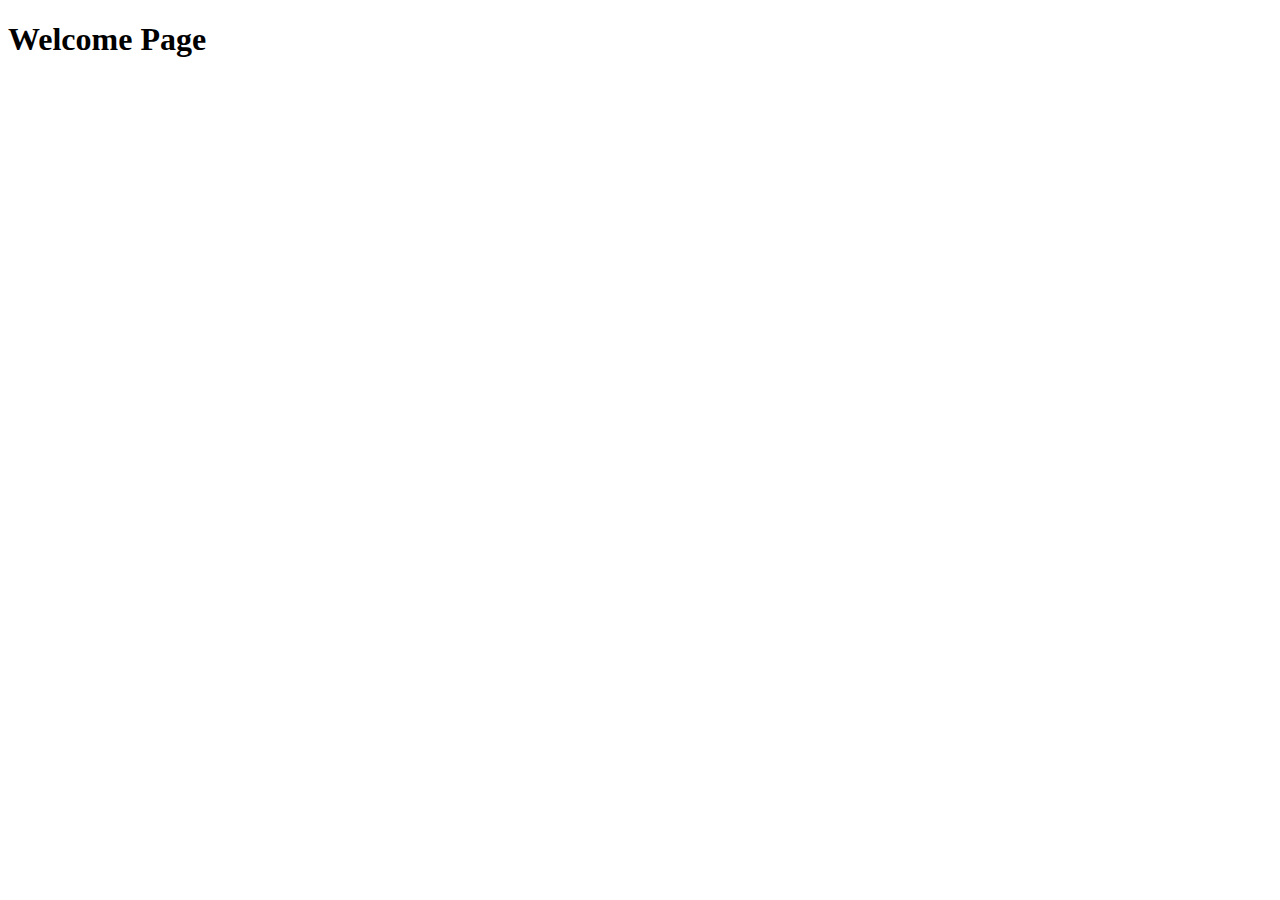
==== index.html @ 338011dc "bootstrapping project" ====
<!DOCTYPE html>
<html lang="en">
  <head>
    <meta charset="UTF-8" />
    <meta name="viewport" content="width=device-width, initial-scale=1.0" />
    <title>Rolling Tetris</title>
  </head>
  <body>
    <h1>Welcome Page</h1>
  </body>
</html>
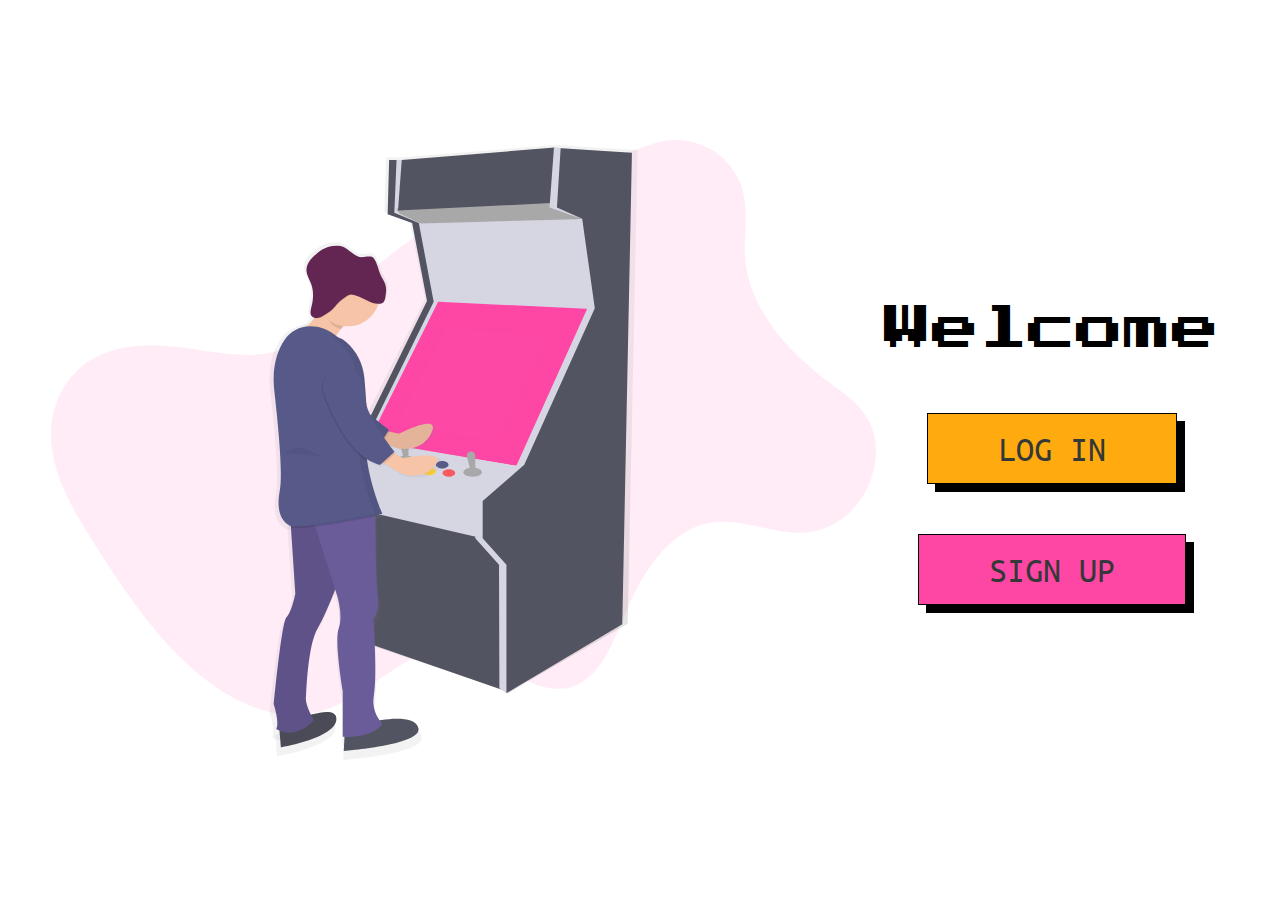
==== commit 662b8f3a: "Adding the fonts, some css layout structure and the styling of the index" ====
--- a/index.html
+++ b/index.html
@@ -4,8 +4,36 @@
     <meta charset="UTF-8" />
     <meta name="viewport" content="width=device-width, initial-scale=1.0" />
     <title>Rolling Tetris</title>
+
+    <!-- Reset CSS -->
+    <link rel="stylesheet" href="./assets/css/reset.css" />
+    <!-- ************** -->
+
+    <!-- Page specific css -->
+    <link rel="stylesheet" href="./assets/css/index.css" />
+    <!-- ************** -->
   </head>
   <body>
-    <h1>Welcome Page</h1>
+    <main>
+      <div class="container flex v-stretch">
+        <div class="col-7 flex v-center">
+          <img
+            class="illustration"
+            src="./assets/svg/undraw_old_day_6x25.svg"
+            alt="a guy playing in a fliperama"
+          />
+        </div>
+
+        <div class="col-3 flex v-center">
+          <div class="buttons flex col h-center">
+            <h1>Welcome</h1>
+
+            <a href="#" class="btn btn-primary">Log In</a>
+
+            <a href="#" class="btn btn-secondary">Sign Up</a>
+          </div>
+        </div>
+      </div>
+    </main>
   </body>
 </html>
--- a/assets/css/index.css
+++ b/assets/css/index.css
@@ -0,0 +1,20 @@
+@import url("./colors.css");
+@import url("./buttons.css");
+@import url("./layout.css");
+@import url("./typography.css");
+
+.illustration {
+  max-height: 70%;
+}
+
+.gray-bg {
+  background-color: var(--bg-color);
+}
+
+.buttons h1 {
+  margin: 35px 0;
+}
+
+.buttons a {
+  margin: 25px 0;
+}
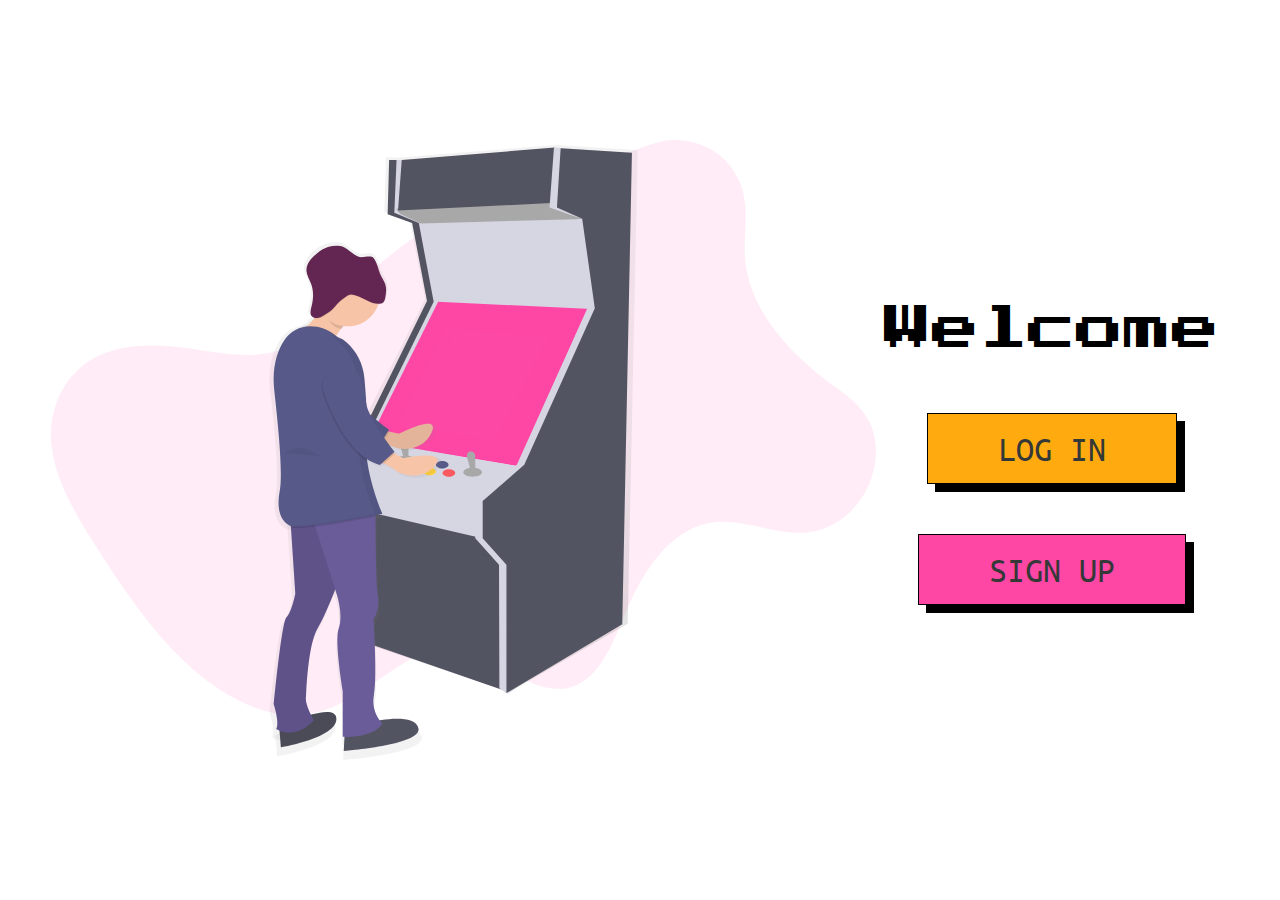
==== commit f6975289: "Improving layout and making it responsive" ====
--- a/index.html
+++ b/index.html
@@ -16,7 +16,7 @@
   <body>
     <main>
       <div class="container flex v-stretch">
-        <div class="col-7 flex v-center">
+        <div class="col-7 flex v-center div-illustration">
           <img
             class="illustration"
             src="./assets/svg/undraw_old_day_6x25.svg"
@@ -28,9 +28,9 @@
           <div class="buttons flex col h-center">
             <h1>Welcome</h1>
 
-            <a href="#" class="btn btn-primary">Log In</a>
+            <a href="./pages/login.html" class="btn btn-primary">Log In</a>
 
-            <a href="#" class="btn btn-secondary">Sign Up</a>
+            <a href="./pages/signup.html" class="btn btn-secondary">Sign Up</a>
           </div>
         </div>
       </div>
--- a/assets/css/index.css
+++ b/assets/css/index.css
@@ -5,6 +5,18 @@
 
 .illustration {
   max-height: 70%;
+}
+
+@media (max-width: 768px) {
+  .div-illustration {
+    display: none;
+  }
+}
+
+@media (max-width: 992px) {
+  .illustration {
+    max-height: 45%;
+  }
 }
 
 .gray-bg {
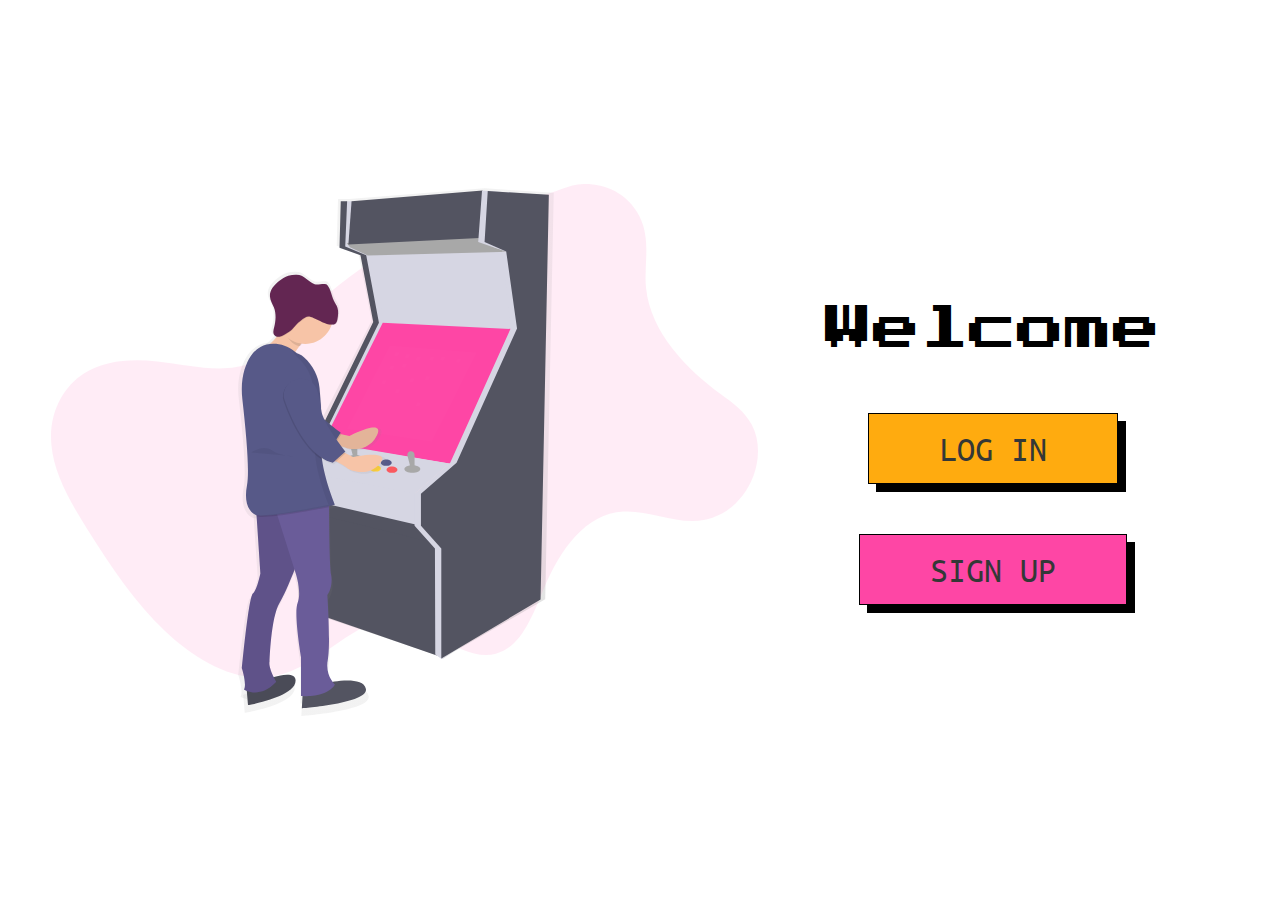
==== commit 7f980915: "Small change in the size of the col" ====
--- a/index.html
+++ b/index.html
@@ -16,7 +16,7 @@
   <body>
     <main>
       <div class="container flex v-stretch">
-        <div class="col-7 flex v-center div-illustration">
+        <div class="col-6 flex v-center div-illustration">
           <img
             class="illustration"
             src="./assets/svg/undraw_old_day_6x25.svg"
@@ -24,7 +24,7 @@
           />
         </div>
 
-        <div class="col-3 flex v-center">
+        <div class="col-4 flex v-center">
           <div class="buttons flex col h-center">
             <h1>Welcome</h1>
 
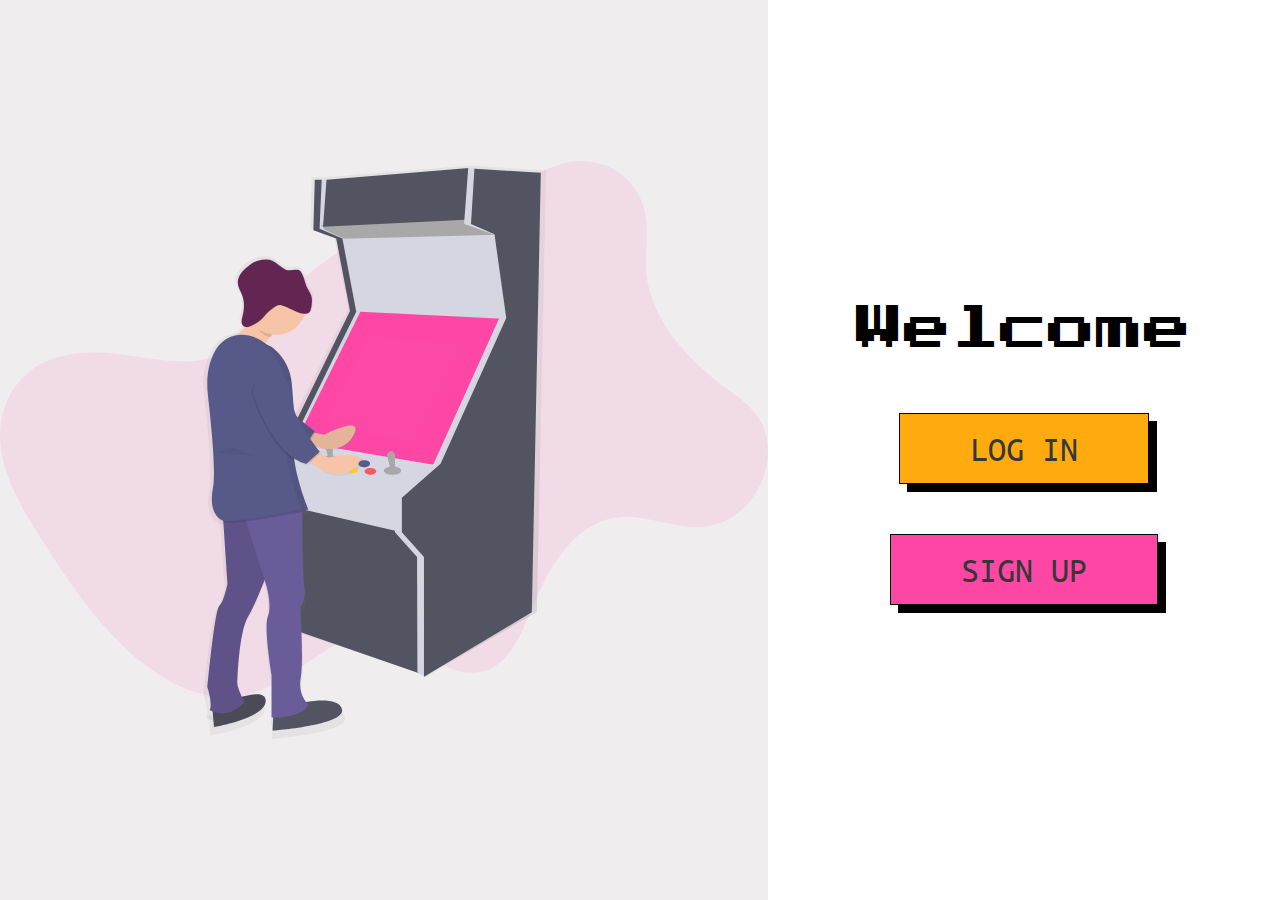
==== commit 47747f05: "Adding a container-fluid class and a gray background to the illustration column in the index.html" ====
--- a/index.html
+++ b/index.html
@@ -15,8 +15,8 @@
   </head>
   <body>
     <main>
-      <div class="container flex v-stretch">
-        <div class="col-6 flex v-center div-illustration">
+      <div class="container-fluid flex v-stretch">
+        <div class="col-6 flex v-center div-illustration gray-bg">
           <img
             class="illustration"
             src="./assets/svg/undraw_old_day_6x25.svg"
